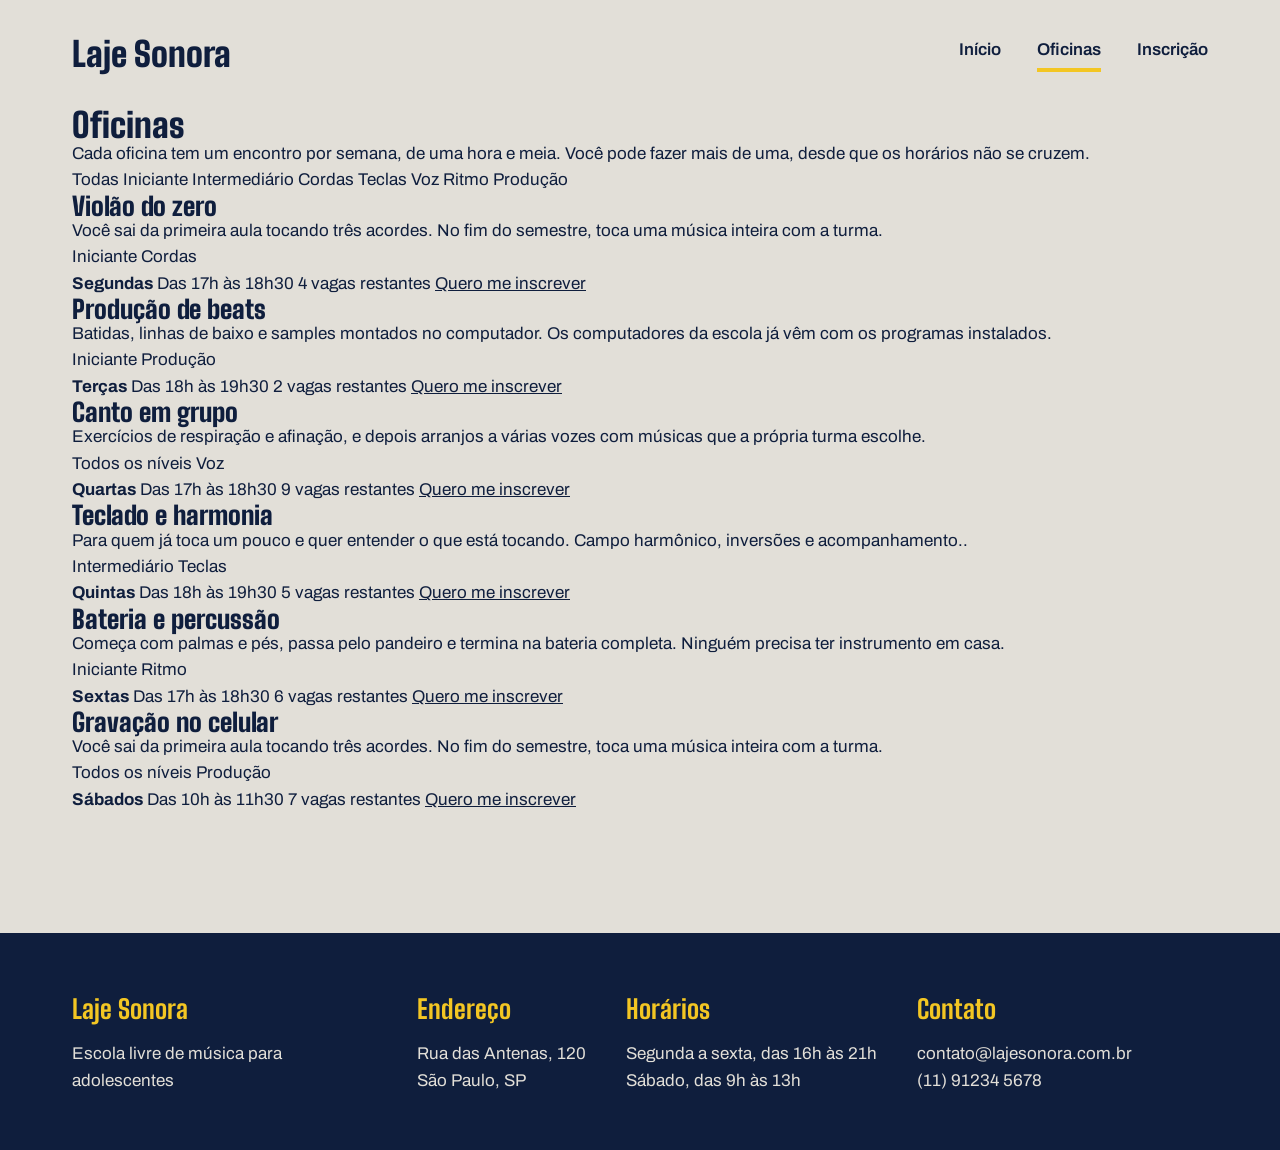
==== oficinas.html @ b8b694f8 "HTML da página de oficinas" ====
<!DOCTYPE html>
<html lang="pt-br">
<head>
    <meta charset="UTF-8">
    <meta name="viewport" content="width=device-width, initial-scale=1.0">
    
    <link rel="preconnect" href="https://fonts.googleapis.com">
    <link rel="preconnect" href="https://fonts.gstatic.com" crossorigin>
    <link href="https://fonts.googleapis.com/css2?family=Big+Shoulders:opsz@10..72&display=swap" rel="stylesheet">
    <link rel="preconnect" href="https://fonts.googleapis.com">
    <link rel="preconnect" href="https://fonts.gstatic.com" crossorigin>
    <link href="https://fonts.googleapis.com/css2?family=Archivo:ital,wght@0,100..900;1,100..900&family=Big+Shoulders:opsz@10..72&display=swap" rel="stylesheet">
    
    <link rel="stylesheet" href="oficinas.css">
    
    <title>Laje Sonora | Oficinas</title>
</head>
<body>
    <header class="conteudo topo">
        <a href="index.html" class="logo">Laje Sonora</a>
        <nav class="menu">
            <a href="index.html">Início</a>
            <a href="oficinas.html" class="atual">Oficinas</a>
            <a href="oficinas.html">Inscrição</a>
        </nav>
    </header>
    <main class = "conteudo">
        <h1 class="titulo-pagina">Oficinas</h1>
        <p class="subtitulo-pagina">Cada oficina tem um encontro por semana, de uma hora e meia. Você pode fazer mais de uma, desde que os horários não se cruzem.</p>
        <div class="filtros">
            <span class="filtro ativo">Todas</span>
            <span class="filtro">Iniciante</span>
            <span class="filtro">Intermediário</span>
            <span class="filtro">Cordas</span>
            <span class="filtro">Teclas</span>
            <span class="filtro">Voz</span>
            <span class="filtro">Ritmo</span>
            <span class="filtro">Produção</span>
        </div>
        <div class="lista">
            <article class="oficina">
                <div class="foto foto-azul">

                </div>
                <div class="oficina-texto">
                    <h2>Violão do zero</h2>
                    <p>Você sai da primeira aula tocando três acordes. No fim do semestre, toca uma música inteira com a turma.</p>
                    <div class="etiquetas">
                        <span class="etiqueta">Iniciante</span>
                        <span class="etiqueta">Cordas</span>
                    </div>
                </div>
                <div class="oficina-detalhes">
                    <strong>Segundas</strong>
                    <span>Das 17h às 18h30</span>
                    <span>4 vagas restantes</span>
                    <a href="./inscricao.html">Quero me inscrever</a>
                </div>
            </article>
            <article class="oficina">
                <div class="foto foto-amarela">

                </div>
                <div class="oficina-texto">
                    <h2>Produção de beats</h2>
                    <p>Batidas, linhas de baixo e samples montados no computador. Os computadores da escola já vêm com os programas instalados.</p>
                    <div class="etiquetas">
                        <span class="etiqueta">Iniciante</span>
                        <span class="etiqueta">Produção</span>
                    </div>
                </div>
                <div class="oficina-detalhes">
                    <strong>Terças</strong>
                    <span>Das 18h às 19h30</span>
                    <span>2 vagas restantes</span>
                    <a href="./inscricao.html">Quero me inscrever</a>
                </div>
            </article>
            <article class="oficina">
                <div class="foto foto-tinta">

                </div>
                <div class="oficina-texto">
                    <h2>Canto em grupo</h2>
                    <p>Exercícios de respiração e afinação, e depois arranjos a várias vozes com músicas que a própria turma escolhe.</p>
                    <div class="etiquetas">
                        <span class="etiqueta">Todos os níveis</span>
                        <span class="etiqueta">Voz</span>
                    </div>
                </div>
                <div class="oficina-detalhes">
                    <strong>Quartas</strong>
                    <span>Das 17h às 18h30</span>
                    <span>9 vagas restantes</span>
                    <a href="./inscricao.html">Quero me inscrever</a>
                </div>
            </article>
            <article class="oficina">
                <div class="foto">

                </div>
                <div class="oficina-texto">
                    <h2>Teclado e harmonia</h2>
                    <p>Para quem já toca um pouco e quer entender o que está tocando. Campo harmônico, inversões e acompanhamento..</p>
                    <div class="etiquetas">
                        <span class="etiqueta">Intermediário</span>
                        <span class="etiqueta">Teclas</span>
                    </div>
                </div>
                <div class="oficina-detalhes">
                    <strong>Quintas</strong>
                    <span>Das 18h às 19h30</span>
                    <span>5 vagas restantes</span>
                    <a href="./inscricao.html">Quero me inscrever</a>
                </div>
            </article>
            <article class="oficina">
                <div class="foto foto-azul">

                </div>
                <div class="oficina-texto">
                    <h2>Bateria e percussão</h2>
                    <p>Começa com palmas e pés, passa pelo pandeiro e termina na bateria completa. Ninguém precisa ter instrumento em casa.</p>
                    <div class="etiquetas">
                        <span class="etiqueta">Iniciante</span>
                        <span class="etiqueta">Ritmo</span>
                    </div>
                </div>
                <div class="oficina-detalhes">
                    <strong>Sextas</strong>
                    <span>Das 17h às 18h30</span>
                    <span>6 vagas restantes</span>
                    <a href="./inscricao.html">Quero me inscrever</a>
                </div>
            </article>
            <article class="oficina">
                <div class="foto foto-amarela">

                </div>
                <div class="oficina-texto">
                    <h2>Gravação no celular</h2>
                    <p>Você sai da primeira aula tocando três acordes. No fim do semestre, toca uma música inteira com a turma.</p>
                    <div class="etiquetas">
                        <span class="etiqueta">Todos os níveis</span>
                        <span class="etiqueta">Produção</span>
                    </div>
                </div>
                <div class="oficina-detalhes">
                    <strong>Sábados</strong>
                    <span>Das 10h às 11h30</span>
                    <span>7 vagas restantes</span>
                    <a href="./inscricao.html">Quero me inscrever</a>
                </div>
            </article>
        </div>
    </main>
    <footer class="rodape">
        <div class="conteudo rodape-colunas">
            <div class="rodape-coluna">
                <h4>Laje Sonora</h4>
                <p>Escola livre de música para adolescentes</p>
            </div>
            <div class="rodape-coluna">
                <h4>Endereço</h4>
                <p>Rua das Antenas, 120</p>
                <p>São Paulo, SP</p>
            </div>
            <div class="rodape-coluna">
                <h4>Horários</h4>
                <p>Segunda a sexta, das 16h às 21h</p>
                <p>Sábado, das 9h às 13h</p>
            </div>
            <div class="rodape-coluna">
                <h4>Contato</h4>
                <p>contato@lajesonora.com.br</p>
                <p>(11) 91234 5678</p>
            </div>
        </div>
    </footer>
</body>
</html>
---- oficinas.css ----
*{
    margin: 0;
    padding: 0;
    box-sizing: border-box;
}

:root {
  --concreto: #E2DFD8;
  --concreto-escuro: #CBC7BE;
  --tinta: #0F1E3D;
  --caixa-dagua: #1F5FBF;
  --fita: #F3C623;
  --branco: #FFFFFF;

  --fonte-cartaz: "Big Shoulders", "Arial Narrow", sans-serif;
  --fonte-texto: "Archivo", Arial, sans-serif;
}

body{
    background-color: var(--concreto);
    color: var(--tinta);
    font-family: var(--fonte-texto);
    font-size: 17px;
    line-height: 1.55;
}

a{
    color: inherit;
}

h1, h2, h3{
    font-family: var(--fonte-cartaz);
    font-weight: 900;
    line-height: 0.95;
}

.conteudo{
    max-width: 1200px;
    margin-inline: auto;
    padding-inline: 32px;
}

.topo{
    padding-block: 28px;
    display:flex;
    justify-content: space-between;
    align-items: center;
}

.logo{
    font-family: var(--fonte-cartaz);
    font-size: 34px;
    font-weight: 900;
    text-decoration: none;
}

.menu{
    display: flex;
    gap: 36px;
}

.menu a{
    font-weight: 600;
    text-decoration: none;
    padding-bottom: 4px;
    border-bottom: 4px solid transparent;
}

.menu a:hover{
    border-bottom-color: var(--tinta);
}

.menu a.atual{
    border-bottom-color: var(--fita);
}

.foto{
    background-color: var(--concreto-escuro);
}

.foto-azul{
    background-color: var(--caixa-dagua);
}

.foto-amarela{
    background-color: var(--fita);
}

.foto-tinta{
    background-color: var(--tinta);
}

.rodape{
    margin-top: 120px;
    background-color: var(--tinta);
    color: var(--concreto);
    padding-block: 56px;
}

.rodape-colunas{
    display: flex;
    gap: 40px;
}

.rodape-coluna{
    max-width: 305px;
}

.rodape h4{
    font-family: var(--fonte-cartaz);
    font-size: 26px;
    color: var(--fita);
    margin-bottom: 12px;
}
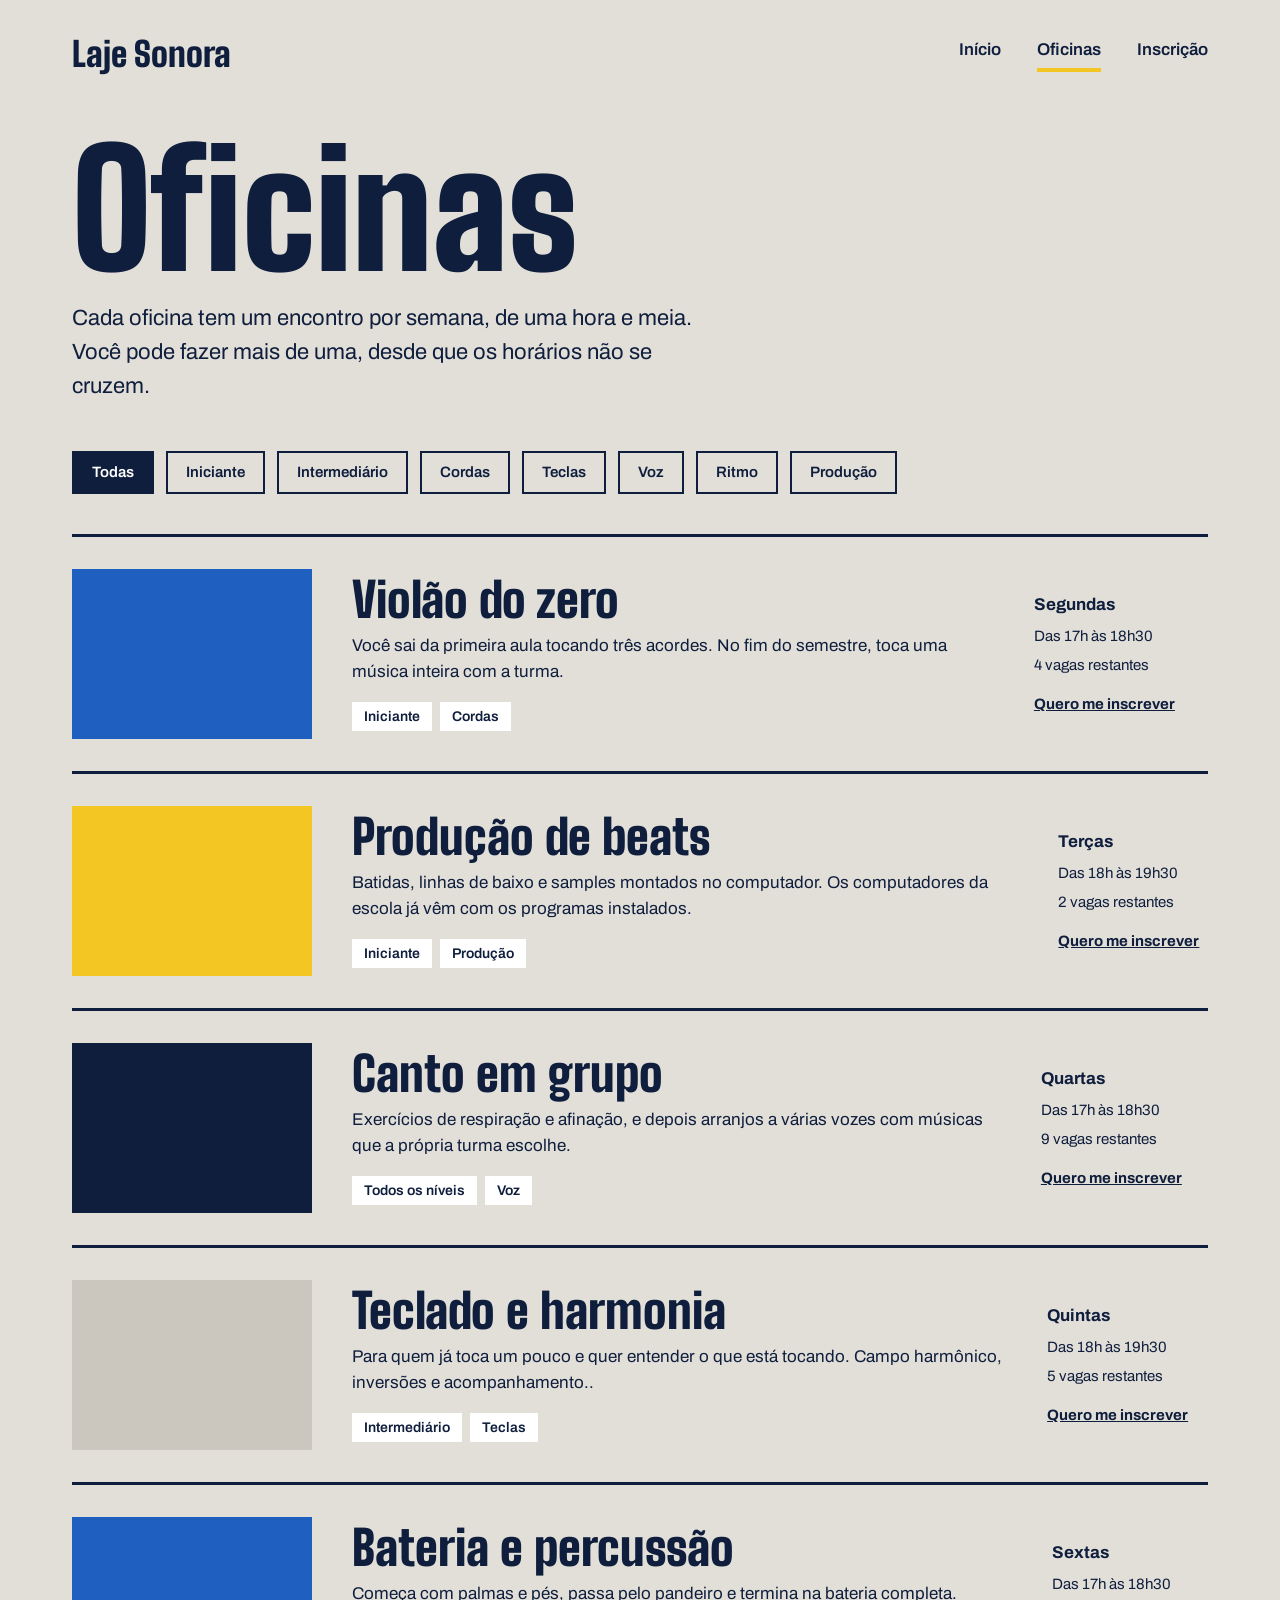
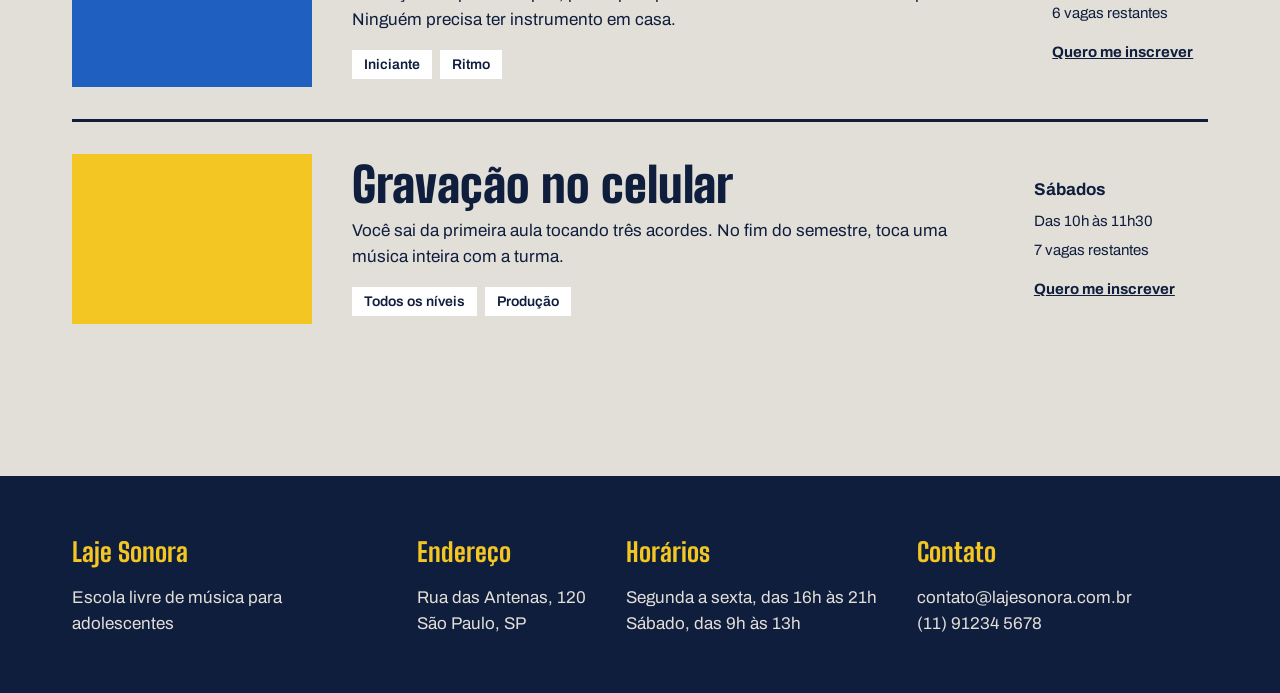
==== commit 93e055cd: "Nao ta aparecendo os documentos" ====
--- a/oficinas.html
+++ b/oficinas.html
@@ -21,7 +21,7 @@
         <nav class="menu">
             <a href="index.html">Início</a>
             <a href="oficinas.html" class="atual">Oficinas</a>
-            <a href="oficinas.html">Inscrição</a>
+            <a href="inscricao.html">Inscrição</a>
         </nav>
     </header>
     <main class = "conteudo">
--- a/oficinas.css
+++ b/oficinas.css
@@ -113,3 +113,89 @@
     margin-bottom: 12px;
 }
 
+.titulo-pagina{
+    font-size: 160px;
+    margin-top: 24px;
+}
+
+.subtitulo-pagina{
+    font-size: 22px;
+    max-width: 640px;
+    margin-top: 16px;
+}
+
+.filtros{
+    margin-top: 48px;
+    display: flex;
+    flex-wrap: wrap;
+    gap: 12px;
+}
+
+.filtro{
+    border: 2px solid var(--tinta);
+    padding-block: 8px;
+    padding-inline: 18px;
+    font-weight: 600;
+    font-size: 15px;
+    
+}
+
+.filtro.ativo{
+    background-color: var(--tinta);
+    color: var(--branco);
+}
+
+.lista{
+    margin-top: 40px;
+}
+
+.oficina{
+    padding-block: 32px;
+    border-top: 3px solid var(--tinta);
+    display: flex;
+    align-items: center;
+    gap: 40px;
+}
+
+.oficina .foto{
+    width: 240px;
+    height: 170px;
+    flex-shrink: 0;
+}
+
+.oficina h2{
+    font-size: 48px;
+    margin-bottom: 10px;
+}
+
+.etiquetas{
+    margin-top: 16px;
+    display: flex;
+    gap: 8px;
+}
+
+.etiqueta{
+    background-color: var(--branco);
+    padding-block: 4px;
+    padding-inline: 12px;
+    font-size: 14px;
+    font-weight: 600;
+}
+
+.oficina-detalhes{
+    width: 220px;
+    font-size: 15px;
+    display: flex;
+    flex-direction: column;
+    gap: 6px;
+}
+
+.oficina-detalhes strong{
+    font-size: 17px;
+}
+
+.oficina-detalhes a{
+    margin-top: 10px;
+    font-weight: 700;
+}
+
